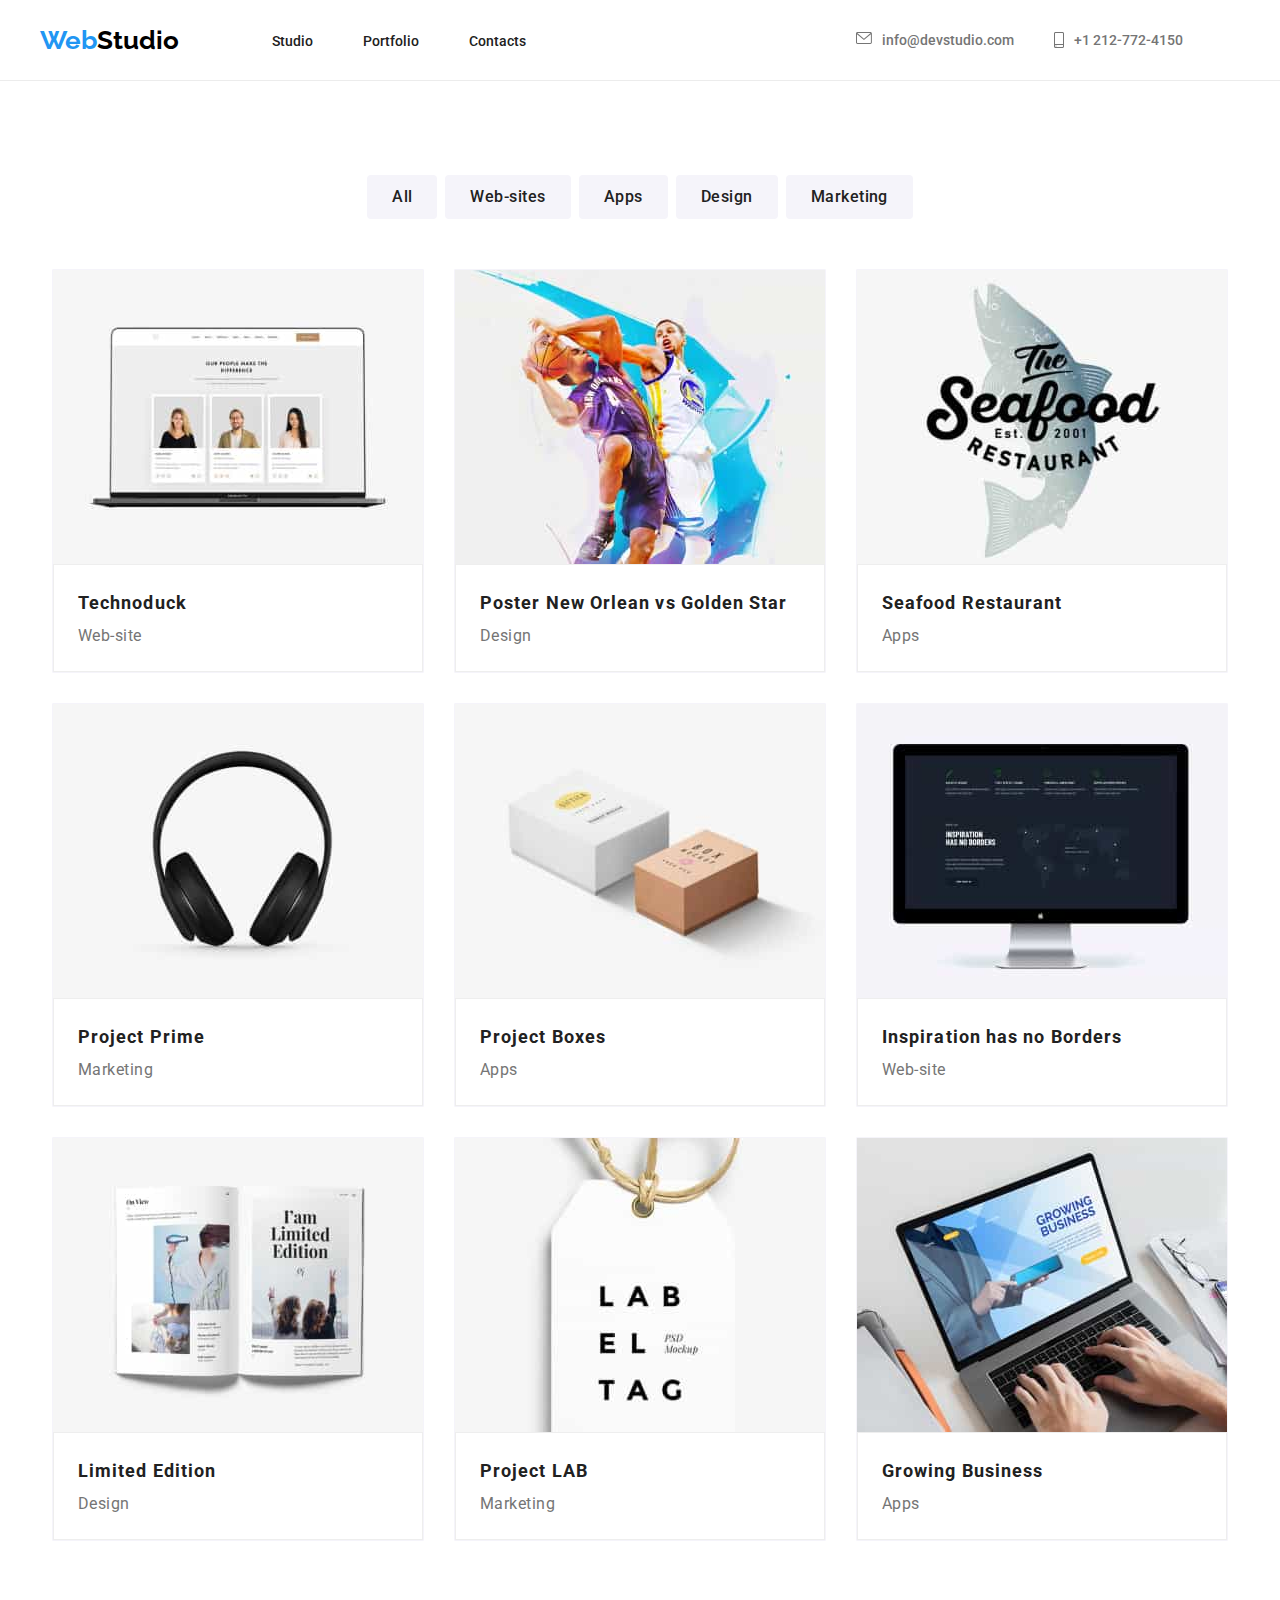
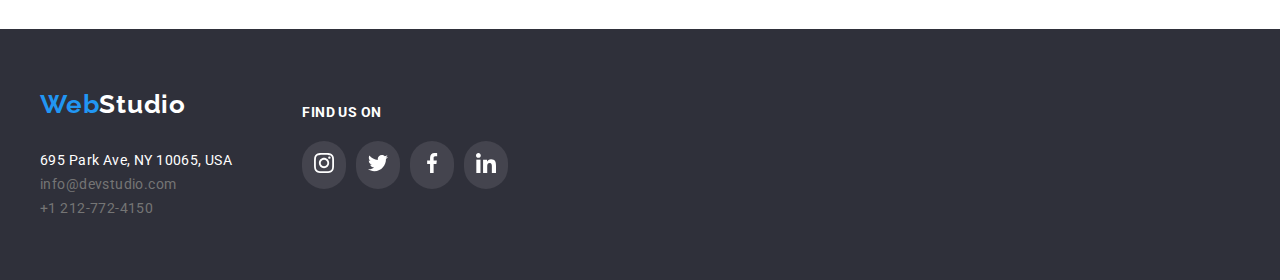
==== portfolio.html @ 472d0a75 "Initial commit" ====
<!DOCTYPE html>
<html lang="en">
  <head>
    <title>Web Studio Homework Project</title>
    <link
      rel="stylesheet"
      href="node_modules/modern-normalize/modern-normalize.css"
    />
    <meta charset="UTF-8" />
    <link rel="preconnect" href="https://fonts.googleapis.com" />
    <link rel="preconnect" href="https://fonts.gstatic.com" crossorigin />
    <link
      href="https://fonts.googleapis.com/css2?family=Raleway:ital,wght@0,100..900;1,100..900&family=Roboto:ital,wght@0,100;0,300;0,400;0,500;0,700;0,900;1,100;1,300;1,400;1,500;1,700;1,900&display=swap"
      rel="stylesheet"
    />
    <link rel="stylesheet" href="./css/styles.css" />
  </head>
  <body>
    <!--Header section-->
    <header class="header">
      <div class="container">
        <div class="header__logo">
          <a href="index.html"><span>Web</span>Studio</a>
        </div>
        <nav class="header__navigation">
          <ul>
            <li>
              <a href="index.html">Studio</a>
            </li>
            <li>
              <a href="portfolio.html">Portfolio</a>
            </li>
            <li>
              <a href="contacts.html">Contacts</a>
            </li>
          </ul>
        </nav>
        <div class="header__info">
          <a href="mailto:info@devstudio.com" class="header__email"><svg class="header__icon1">
                <use href="./images/icons.svg#icon-envelope" />
              </svg>info@devstudio.com</a>
              
          <a href="callto:+12127724150" class="header__phone"><svg class="header__icon2">
                <use href="./images/icons.svg#icon-smartphone" />
              </svg>+1 212-772-4150</a>
        </div>
      </div>
    </header>

    <!--Portfolio section-->
    <main class="portfolio">
      <div class="container">
        <!--Filters div-->

        <div class="portfolio__filters">
          <ul>
            <li><button type="button">All</button></li>
            <li><button type="button">Web-sites</button></li>
            <li><button type="button">Apps</button></li>
            <li><button type="button">Design</button></li>
            <li><button type="button">Marketing</button></li>
          </ul>
        </div>

        <!--Projects div-->
        <div class="portfolio__projects">
          <div>
            <img
              src="./images/portfolio1.jpg"
              alt="Web-site called Technoduck"
              width="370"
            />
            <p><span>Technoduck</span><br />Web-site</p>
          </div>
          <div>
            <img
              src="./images/portfolio2.jpg"
              alt="Web-site called Technoduck"
              width="370"
            />
            <p><span>Poster New Orlean vs Golden Star</span><br />Design</p>
          </div>
          <div>
            <img
              src="./images/portfolio3.jpg"
              alt="Web-site called Technoduck"
              width="370"
            />
            <p><span>Seafood Restaurant </span><br />Apps</p>
          </div>
          <div>
            <img
              src="./images/portfolio4.jpg"
              alt="Web-site called Technoduck"
              width="370"
            />
            <p><span>Project Prime</span><br />Marketing</p>
          </div>
          <div>
            <img
              src="./images/portfolio5.jpg"
              alt="Web-site called Technoduck"
              width="370"
            />
            <p><span>Project Boxes</span><br />Apps</p>
          </div>
          <div>
            <img
              src="./images/portfolio6.jpg"
              alt="Web-site called Technoduck"
              width="370"
            />
            <p><span>Inspiration has no Borders</span><br />Web-site</p>
          </div>
          <div>
            <img
              src="./images/portfolio7.jpg"
              alt="Web-site called Technoduck"
              width="370"
            />
            <p><span>Limited Edition</span><br />Design</p>
          </div>
          <div>
            <img
              src="./images/portfolio8.jpg"
              alt="Web-site called Technoduck"
              width="370"
            />
            <p><span>Project LAB</span><br />Marketing</p>
          </div>
          <div>
            <img
              src="./images/portfolio9.jpg"
              alt="Web-site called Technoduck"
              width="370"
            />
            <p><span>Growing Business</span><br />Apps</p>
          </div>
        </div>
      </div>
    </main>

    <!--Footer section-->
    <footer class="footer">
      <div class="container">
        <div class="footer__left">
        <div class="footer__logo">
          <a href="index.html"><span>Web</span>Studio</a>
        </div>
        <address class="footer__address">
          <a href="http://maps.google.com/?q=695ParkAve,NY10065,USA"
            ><span>695 Park Ave, NY 10065, USA</span></a
          >
          <br />
          <a href="mailto:info@devstudio.com">info@devstudio.com</a> <br />
          <a href="callto:+12127724150">+1 212-772-4150</a>
        </address>
        </div>
        <div class="footer__right">
          <h3 class="footer__title">FIND US ON</h3>
              <ul class="footer__socials">
                <li>
                  <a href="">
                    <svg class="social-icon">
                      <use href="./images/icons.svg#icon-instagram"/>
                    </svg>
                  </a>
                </li>
                <li>
                  <a href="">
                    <svg class="social-icon">
                      <use href="./images/icons.svg#icon-twitter"/>
                    </svg>
                  </a>
                </li>
                <li>
                  <a href="">
                    <svg class="social-icon">
                      <use href="./images/icons.svg#icon-facebook"/>
                    </svg>
                  </a>
                </li>
                <li>
                  <a href="">
                    <svg class="social-icon">
                      <use href="./images/icons.svg#icon-linkedin"/>
                    </svg>
                  </a>
                </li>
              </ul>
        </div>
      </div>
    </footer>
  </body>
</html>
---- css/styles.css ----
:root {
  --nero: #212121;
  --white: #ffffff;
  --blue: #2196f3;
  --black: #000000;
  --black-rock: #2f303a;
  --whisper: #ececec;
  --whisper2: #eeeeee;
  --white-ghost: #f5f4fa;
  --grey: #757575;
  --grayish-blue: #afb1b8;
  --primary-font: 'Roboto', sans-serif;
  --secondary-font: 'Raleway', sans-serif;
}

/* Universal styling */

* {
  margin: 0;
  padding: 0;
}

img {
  display: block;
  max-width: 100%;
  height: auto;
}

ul {
  list-style: none;
}

a {
  text-decoration: none;
  color: inherit;
}

html {
  box-sizing: border-box;
}

body {
  font-family: 'Roboto', sans-serif;
  color: var(--grey);
}

button {
  cursor: pointer;
}

.section {
  padding: 94px 0px;
}

.container {
  width: 1200px;
  margin-left: auto;
  margin-right: auto;
}

.icon {
  width: 106px;
  height: 60px;
  fill: var(--grayish-blue);
}

/* Header styling */

.header {
  background-color: var(--white);
  border-bottom: var(--whisper) 1px solid;
}

.header .container {
  display: flex;
  height: 80px;
  align-items: center;
}

.header__logo a {
  font-family: var(--secondary-font);
  font-size: 26px;
  font-weight: 700;
  line-height: 30.52px;
  color: var(--black);
}

.header__logo span,
.footer__logo span {
  color: var(--blue);
}

.header__navigation ul,
.about ul,
.portfolio__filters ul {
  list-style: none;
}

.header__navigation ul {
  display: flex;
  gap: 50px;
  padding-left: 93px;
  padding-right: 330px;
}

.header__navigation a {
  font-size: 14px;
  font-weight: 500;
  line-height: 16.41px;
  color: var(--nero);
}

.header__info a {
  font-size: 14px;
  font-weight: 500;
  line-height: 16.41px;
  color: var(--grey);
}

.header__info {
  display: flex;
  gap: 40px;
}

.header__info a:hover,
.header__info a:focus,
.header__navigation a:hover,
.header__navigation a:focus,
.footer__address a:hover,
.footer__address a:focus,
.footer__address span:hover {
  color: var(--blue);
}

.header__icon1 {
  width: 16px;
  height: 12px;
  fill: var(--grey);
}

.header__icon2 {
  width: 10px;
  height: 16px;
  fill: var(--grey);
}

.header__info a:hover .header__icon1,
.header__info a:focus .header__icon1,
.header__info a:hover .header__icon2,
.header__info a:focus .header__icon2 {
  fill: var(--blue);
}

.header__info svg {
  padding-right: 10px;
}

.header__info a {
  display: flex;
}

/*Hero section styling */

.hero-section .container {
  display: flex;
  flex-direction: column;
  height: 600px;
  justify-content: center;
  align-items: center;
}

.hero-section__booking {
  margin-top: 30px;
}

.hero-section {
  background-color: var(--black-rock);
  background-image: linear-gradient(
      0deg,
      rgba(47, 48, 58, 0.4),
      rgba(47, 48, 58, 0.4)
    ),
    url(../images/herobg.jpg);
  background-repeat: no-repeat;
  background-size: cover;
}

.hero-section__title {
  font-size: 44px;
  font-weight: 900;
  line-height: 60px;
  color: var(--white);
  font-family: Roboto;
  letter-spacing: 0.06em;
  text-align: center;
}

.booking-button {
  background-color: var(--blue);
  color: var(--white);
  font-size: 16px;
  font-weight: 700;
  line-height: 30px;
  letter-spacing: 0.06em;
  text-align: center;
  padding: 10px 19px;
  border: var(--black) solid 15%;
  border-radius: 4px;
}

/* About section styling */

.about .container ul {
  display: flex;
  margin: 94px 0;
  gap: 30px;
}

.about__title {
  font-size: 14px;
  font-weight: 700;
  line-height: 16.41px;
  letter-spacing: 0.03em;
  text-align: left;
  color: var(--nero);
  margin-bottom: 10px;
}

.about__text {
  font-size: 14px;
  line-height: 24px;
  letter-spacing: 0.03em;
  text-align: left;
}

.about__icon {
  width: 70px;
  height: 70px;
  padding: 25px 100px;
  background-color: var(--white-ghost);
  margin-bottom: 30px;
}

/* What we do section styling */

.what-we-do__img {
  display: flex;
  gap: 30px;
  margin-bottom: 94px;
}

.what-we-do__title {
  font-size: 36px;
  font-weight: 700;
  line-height: 42.19px;
  letter-spacing: 0.03em;
  text-align: center;
  color: var(--nero);
  margin-bottom: 50px;
}

/* Our team section styling */

.team {
  background-color: var(--white-ghost);
}

.team__title {
  font-size: 36px;
  font-weight: 700;
  line-height: 42.19px;
  letter-spacing: 0.03em;
  text-align: center;
  color: var(--nero);
  padding-top: 94px;
}

.team__img {
  display: flex;
  gap: 30px;
  padding-top: 50px;
  padding-bottom: 94px;
}

.team__img div {
  border-radius: 4px;
  border: 1px #00000024 solid;
  box-shadow: 0px 2px 1px 0px #00000033, 0px 1px 1px 0px #00000024,
    0px 1px 3px 0px #0000001f;
}

.team__img p {
  font-size: 16px;
  line-height: 18.75px;
  letter-spacing: 0.03em;
  text-align: center;
  background-color: var(--white);
  padding: 30px 62px 16px 63px;
}

.team__img span {
  display: inline-block;
  font-weight: 500;
  color: var(--nero);
  margin-bottom: 10px;
}

.social-icon {
  width: 20px;
  height: 20px;
  fill: var(--grayish-blue);
}

.team__socials {
  display: flex;
  gap: 10px;
  background-color: var(--white);
  justify-content: center;
}

.team__socials li {
  padding: 12px;
  border-radius: 100px;
  margin-bottom: 30px;
}

.team__socials li:hover,
.team__socials li:focus {
  background-color: var(--blue);
}

.team__socials li:hover .social-icon,
.team__socials li:focus .social-icon {
  fill: var(--white);
}

/* Regular Customers styling */

.customers {
  height: 372px;
}

.customers__title {
  font-size: 36px;
  font-weight: 700;
  line-height: 42.19px;
  letter-spacing: 0.03em;
  text-align: center;
  color: var(--nero);
  padding-top: 94px;
  padding-bottom: 50px;
}

.customers__icons {
  display: flex;
  justify-content: center;
  gap: 30px;
}

.customers__icons li {
  border: 1px #afb1b8 solid;
  padding: 16px 32px;
  border-radius: 4px;
  stroke: 1px var(--grayish-blue) solid;
}

.customers__icons li:hover {
  border: 1px var(--blue) solid;
}

.customers__icons li:hover .icon {
  fill: var(--blue);
}

/* Footer styling */

.footer {
  background-color: var(--black-rock);
  display: flex;
  height: 251px;
  align-items: center;
}

.footer__logo {
  margin-bottom: 28px;
}

.footer__logo a {
  font-family: var(--secondary-font);
  font-size: 26px;
  font-weight: 700;
  line-height: 30.52px;
  letter-spacing: 0.03em;
  text-align: left;
  color: var(--white);
}

.footer__address a {
  font-size: 14px;
  line-height: 24px;
  letter-spacing: 0.03em;
  text-align: left;
  color: var(--white) 60%;
  font-style: normal;
}

.footer__address a span {
  line-height: 16.41px;
  color: var(--white);
}

.footer .container {
  display: flex;
  gap: 70px;
}

.footer__title {
  font-size: 14px;
  font-weight: 700;
  line-height: 16.41px;
  letter-spacing: 0.03em;
  text-align: left;
  color: var(--white);
  padding-top: 15px;
  padding-bottom: 20px;
}

.footer ul {
  display: flex;
  gap: 10px;
}

.footer__socials li {
  padding: 12px;
  border-radius: 100px;
  margin-bottom: 30px;
  background-color: #44444e; /*Am folosit un detector de culoare deoarece #FFFFFF 10% ca in figma nu functioneaza*/
}

.footer .social-icon {
  fill: var(--white);
}

.footer__socials li:hover,
.footer__socials li:focus {
  background-color: var(--blue);
}

/* Portfolio filters styling */

.portfolio .container {
  display: flex;
  flex-direction: column;
  align-items: center;
  height: 1548px;
}

.portfolio__filters ul {
  display: flex;
  margin-top: 94px;
  margin-bottom: 50px;
  gap: 8px;
}

.portfolio__filters button {
  font-family: var(--primary-font);
  font-size: 16px;
  font-weight: 500;
  line-height: 26px;
  letter-spacing: 0.03em;
  text-align: center;
  color: var(--nero);
  background-color: var(--white-ghost);
  padding: 6px 22px;
  border-radius: 4px;
  border: var(--white-ghost) solid;
}

.portfolio__filters button:hover {
  color: var(--white);
  background-color: var(--blue);
}

.portfolio__filters li:hover,
.portfolio__filters li:focus {
  box-shadow: 0px 2px 2px 0px #0000001f, 0px 1px 2px 0px #00000014,
    0px 3px 1px 0px #0000001a;
  /*Este copy-paste din figma dar este vizibil diferit*/
}
.portfolio__projects {
  display: inline-flex;
  gap: 30px;
  justify-content: center;
  flex-wrap: wrap;
}

.portfolio__projects p {
  font-size: 16px;
  line-height: 30px;
  letter-spacing: 0.03em;
  text-align: left;
  padding: 20px 24px;
  border: var(--whisper2) 1px solid;
}

.portfolio__projects span {
  font-size: 18px;
  font-weight: 700;
  line-height: 36px;
  letter-spacing: 0.06em;
  color: var(--nero);
}

.portfolio__projects div {
  border: var(--white-ghost) solid;
  border-radius: 1px;
  border-width: 1px;
}

.portfolio__projects div:hover {
  box-shadow: 1px 4px 6px 0px #00000029, 0px 4px 4px 0px #0000000f,
    0px 1px 1px 0px #0000001f;
}
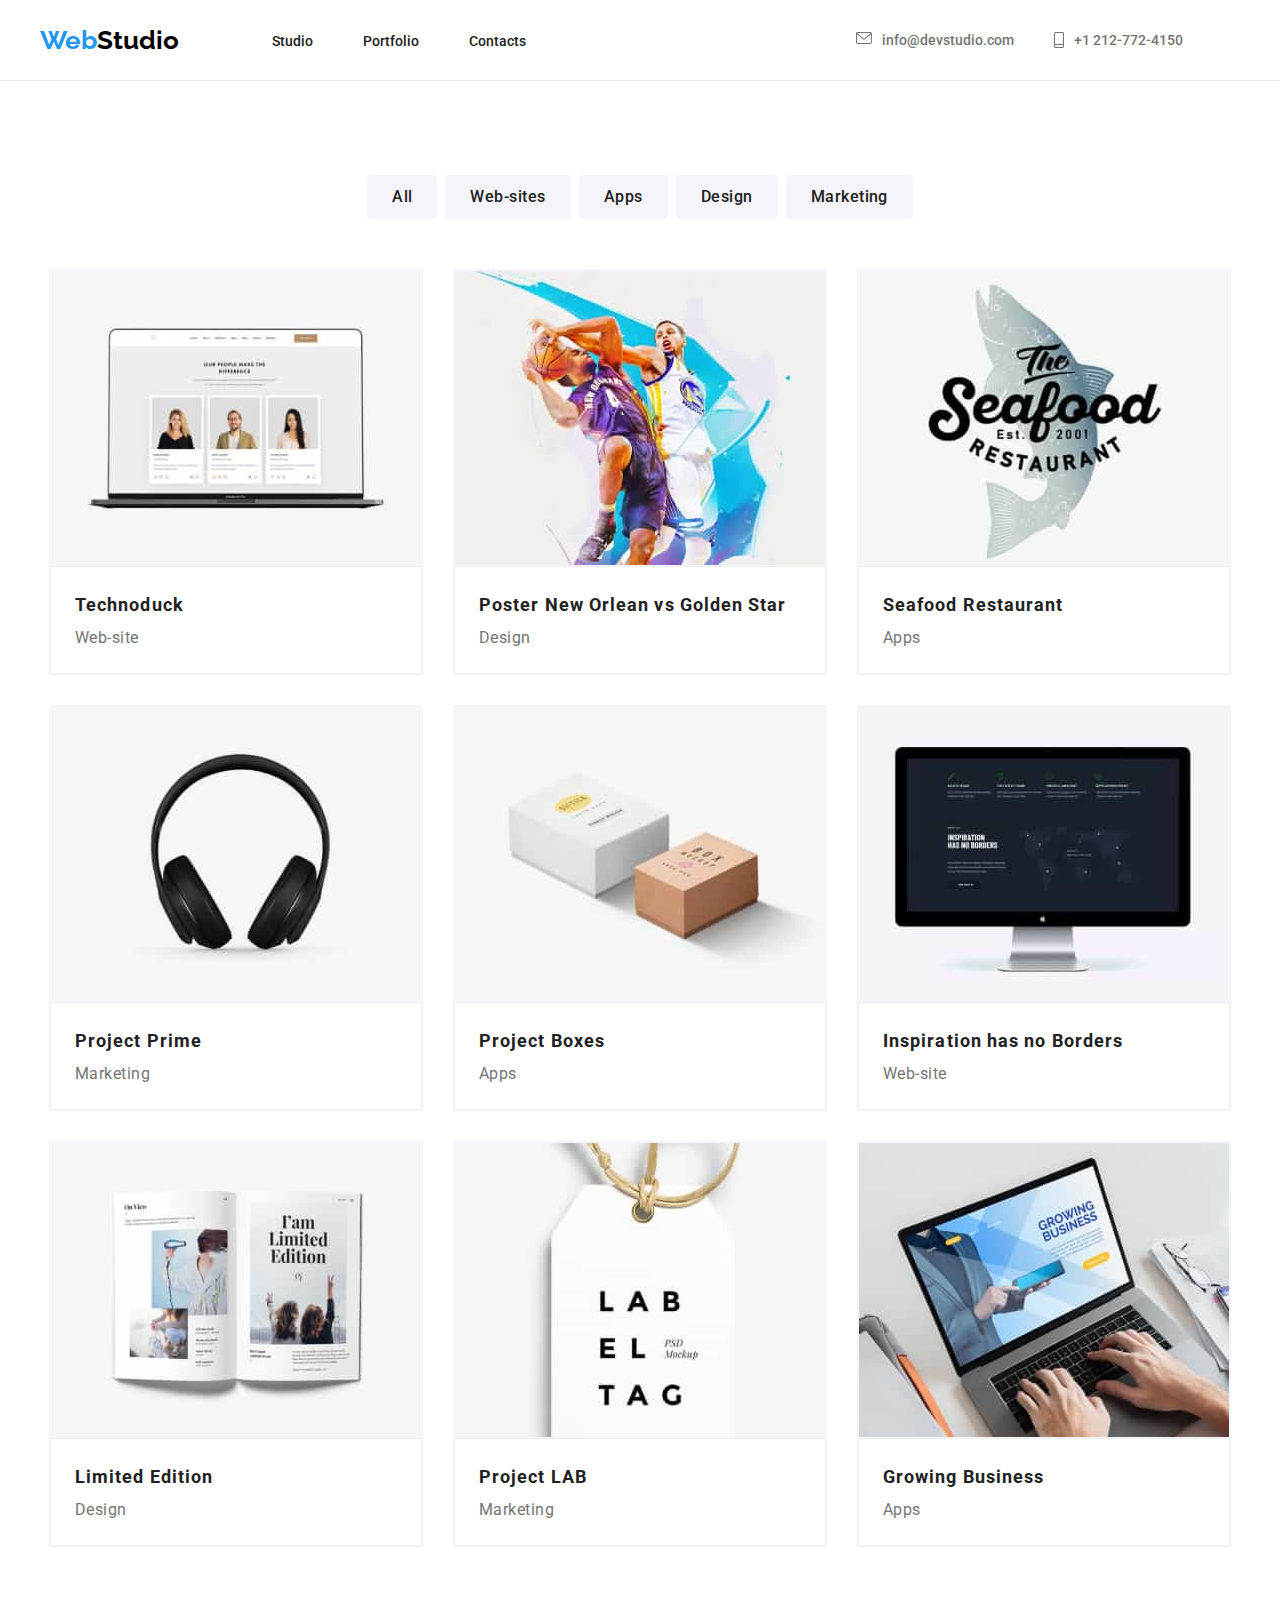
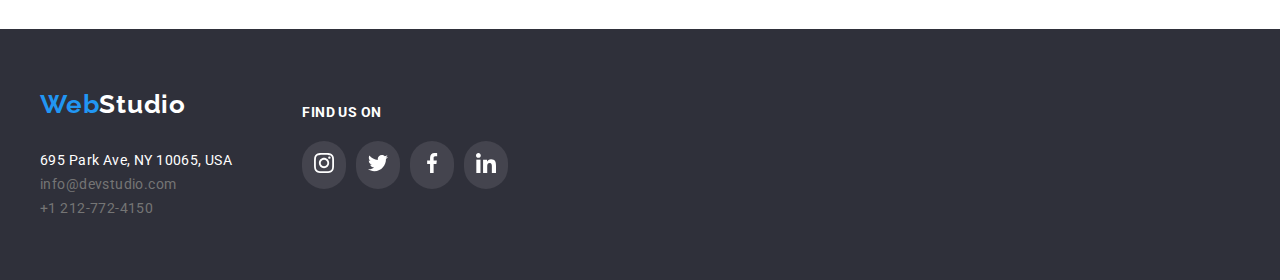
==== commit d7db038e: "Final" ====
--- a/portfolio.html
+++ b/portfolio.html
@@ -36,13 +36,19 @@
           </ul>
         </nav>
         <div class="header__info">
-          <a href="mailto:info@devstudio.com" class="header__email"><svg class="header__icon1">
-                <use href="./images/icons.svg#icon-envelope" />
-              </svg>info@devstudio.com</a>
-              
-          <a href="callto:+12127724150" class="header__phone"><svg class="header__icon2">
-                <use href="./images/icons.svg#icon-smartphone" />
-              </svg>+1 212-772-4150</a>
+          <a href="mailto:info@devstudio.com" class="header__email"
+            ><svg class="header__icon1">
+              <use href="./images/icons.svg#icon-envelope" />
+            </svg>
+            info@devstudio.com</a
+          >
+
+          <a href="callto:+12127724150" class="header__phone"
+            ><svg class="header__icon2">
+              <use href="./images/icons.svg#icon-smartphone" />
+            </svg>
+            +1 212-772-4150</a
+          >
         </div>
       </div>
     </header>
@@ -65,75 +71,138 @@
         <!--Projects div-->
         <div class="portfolio__projects">
           <div>
-            <img
-              src="./images/portfolio1.jpg"
-              alt="Web-site called Technoduck"
-              width="370"
-            />
+            <div class="portfolio__card">
+              <div class="portfolio__overlay">
+                Technoduck is a state-of-the-art coronavirus distribution
+                platform. Companies use this platform for digital espionage and
+                attacks on competitors' secure servers.
+              </div>
+              <img
+                src="./images/portfolio1.jpg"
+                alt="Web-site called Technoduck"
+                width="370"
+              />
+            </div>
             <p><span>Technoduck</span><br />Web-site</p>
           </div>
           <div>
-            <img
-              src="./images/portfolio2.jpg"
-              alt="Web-site called Technoduck"
-              width="370"
-            />
+            <div class="portfolio__card">
+              <div class="portfolio__overlay">
+                Technoduck is a state-of-the-art coronavirus distribution
+                platform. Companies use this platform for digital espionage and
+                attacks on competitors' secure servers.
+              </div>
+              <img
+                src="./images/portfolio2.jpg"
+                alt="Web-site called Technoduck"
+                width="370"
+              />
+            </div>
             <p><span>Poster New Orlean vs Golden Star</span><br />Design</p>
           </div>
           <div>
-            <img
-              src="./images/portfolio3.jpg"
-              alt="Web-site called Technoduck"
-              width="370"
-            />
+            <div class="portfolio__card">
+              <div class="portfolio__overlay">
+                Technoduck is a state-of-the-art coronavirus distribution
+                platform. Companies use this platform for digital espionage and
+                attacks on competitors' secure servers.
+              </div>
+              <img
+                src="./images/portfolio3.jpg"
+                alt="Web-site called Technoduck"
+                width="370"
+              />
+            </div>
             <p><span>Seafood Restaurant </span><br />Apps</p>
           </div>
           <div>
-            <img
-              src="./images/portfolio4.jpg"
-              alt="Web-site called Technoduck"
-              width="370"
-            />
+            <div class="portfolio__card">
+              <div class="portfolio__overlay">
+                Technoduck is a state-of-the-art coronavirus distribution
+                platform. Companies use this platform for digital espionage and
+                attacks on competitors' secure servers.
+              </div>
+              <img
+                src="./images/portfolio4.jpg"
+                alt="Web-site called Technoduck"
+                width="370"
+              />
+            </div>
             <p><span>Project Prime</span><br />Marketing</p>
           </div>
           <div>
-            <img
-              src="./images/portfolio5.jpg"
-              alt="Web-site called Technoduck"
-              width="370"
-            />
+            <div class="portfolio__card">
+              <div class="portfolio__overlay">
+                Technoduck is a state-of-the-art coronavirus distribution
+                platform. Companies use this platform for digital espionage and
+                attacks on competitors' secure servers.
+              </div>
+              <img
+                src="./images/portfolio5.jpg"
+                alt="Web-site called Technoduck"
+                width="370"
+              />
+            </div>
             <p><span>Project Boxes</span><br />Apps</p>
           </div>
           <div>
-            <img
-              src="./images/portfolio6.jpg"
-              alt="Web-site called Technoduck"
-              width="370"
-            />
+            <div class="portfolio__card">
+              <div class="portfolio__overlay">
+                Technoduck is a state-of-the-art coronavirus distribution
+                platform. Companies use this platform for digital espionage and
+                attacks on competitors' secure servers.
+              </div>
+              <img
+                src="./images/portfolio6.jpg"
+                alt="Web-site called Technoduck"
+                width="370"
+              />
+            </div>
             <p><span>Inspiration has no Borders</span><br />Web-site</p>
           </div>
           <div>
-            <img
-              src="./images/portfolio7.jpg"
-              alt="Web-site called Technoduck"
-              width="370"
-            />
+            <div class="portfolio__card">
+              <div class="portfolio__overlay">
+                Technoduck is a state-of-the-art coronavirus distribution
+                platform. Companies use this platform for digital espionage and
+                attacks on competitors' secure servers.
+              </div>
+              <img
+                src="./images/portfolio7.jpg"
+                alt="Web-site called Technoduck"
+                width="370"
+              />
+            </div>
             <p><span>Limited Edition</span><br />Design</p>
           </div>
           <div>
-            <img
-              src="./images/portfolio8.jpg"
-              alt="Web-site called Technoduck"
-              width="370"
-            />
+            <div class="portfolio__card">
+              <div class="portfolio__overlay">
+                Technoduck is a state-of-the-art coronavirus distribution
+                platform. Companies use this platform for digital espionage and
+                attacks on competitors' secure servers.
+              </div>
+              <img
+                src="./images/portfolio8.jpg"
+                alt="Web-site called Technoduck"
+                width="370"
+              />
+            </div>
             <p><span>Project LAB</span><br />Marketing</p>
           </div>
           <div>
-            <img
-              src="./images/portfolio9.jpg"
-              alt="Web-site called Technoduck"
-              width="370"
-            />
+            <div class="portfolio__card">
+              <div class="portfolio__overlay">
+                Technoduck is a state-of-the-art coronavirus distribution
+                platform. Companies use this platform for digital espionage and
+                attacks on competitors' secure servers.
+              </div>
+              <img
+                src="./images/portfolio9.jpg"
+                alt="Web-site called Technoduck"
+                width="370"
+              />
+            </div>
             <p><span>Growing Business</span><br />Apps</p>
           </div>
         </div>
@@ -144,50 +213,50 @@
     <footer class="footer">
       <div class="container">
         <div class="footer__left">
-        <div class="footer__logo">
-          <a href="index.html"><span>Web</span>Studio</a>
-        </div>
-        <address class="footer__address">
-          <a href="http://maps.google.com/?q=695ParkAve,NY10065,USA"
-            ><span>695 Park Ave, NY 10065, USA</span></a
-          >
-          <br />
-          <a href="mailto:info@devstudio.com">info@devstudio.com</a> <br />
-          <a href="callto:+12127724150">+1 212-772-4150</a>
-        </address>
+          <div class="footer__logo">
+            <a href="index.html"><span>Web</span>Studio</a>
+          </div>
+          <address class="footer__address">
+            <a href="http://maps.google.com/?q=695ParkAve,NY10065,USA"
+              ><span>695 Park Ave, NY 10065, USA</span></a
+            >
+            <br />
+            <a href="mailto:info@devstudio.com">info@devstudio.com</a> <br />
+            <a href="callto:+12127724150">+1 212-772-4150</a>
+          </address>
         </div>
         <div class="footer__right">
           <h3 class="footer__title">FIND US ON</h3>
-              <ul class="footer__socials">
-                <li>
-                  <a href="">
-                    <svg class="social-icon">
-                      <use href="./images/icons.svg#icon-instagram"/>
-                    </svg>
-                  </a>
-                </li>
-                <li>
-                  <a href="">
-                    <svg class="social-icon">
-                      <use href="./images/icons.svg#icon-twitter"/>
-                    </svg>
-                  </a>
-                </li>
-                <li>
-                  <a href="">
-                    <svg class="social-icon">
-                      <use href="./images/icons.svg#icon-facebook"/>
-                    </svg>
-                  </a>
-                </li>
-                <li>
-                  <a href="">
-                    <svg class="social-icon">
-                      <use href="./images/icons.svg#icon-linkedin"/>
-                    </svg>
-                  </a>
-                </li>
-              </ul>
+          <ul class="footer__socials">
+            <li>
+              <a href="">
+                <svg class="social-icon">
+                  <use href="./images/icons.svg#icon-instagram" />
+                </svg>
+              </a>
+            </li>
+            <li>
+              <a href="">
+                <svg class="social-icon">
+                  <use href="./images/icons.svg#icon-twitter" />
+                </svg>
+              </a>
+            </li>
+            <li>
+              <a href="">
+                <svg class="social-icon">
+                  <use href="./images/icons.svg#icon-facebook" />
+                </svg>
+              </a>
+            </li>
+            <li>
+              <a href="">
+                <svg class="social-icon">
+                  <use href="./images/icons.svg#icon-linkedin" />
+                </svg>
+              </a>
+            </li>
+          </ul>
         </div>
       </div>
     </footer>
--- a/css/styles.css
+++ b/css/styles.css
@@ -108,6 +108,7 @@
   font-weight: 500;
   line-height: 16.41px;
   color: var(--nero);
+  position: relative;
 }
 
 .header__info a {
@@ -130,6 +131,28 @@
 .footer__address a:focus,
 .footer__address span:hover {
   color: var(--blue);
+  transition-duration: 250ms;
+  transition-timing-function: cubic-bezier(0.4, 0, 0.2, 1);
+  transition-property: color;
+}
+
+.header__navigation a::after {
+  content: '';
+  height: 4px;
+  width: 0;
+  border-radius: 20px;
+  position: absolute;
+  background-color: var(--blue);
+  top: 40px;
+  left: 0;
+  transition-duration: 250ms;
+  transition-timing-function: cubic-bezier(0.4, 0, 0.2, 1);
+  transition-property: width;
+}
+
+.header__navigation a:active::after,
+.header__navigation a:hover::after {
+  width: 100%;
 }
 
 .header__icon1 {
@@ -149,6 +172,9 @@
 .header__info a:hover .header__icon2,
 .header__info a:focus .header__icon2 {
   fill: var(--blue);
+  transition-duration: 250ms;
+  transition-timing-function: cubic-bezier(0.4, 0, 0.2, 1);
+  transition-property: fill;
 }
 
 .header__info svg {
@@ -243,7 +269,7 @@
 
 /* What we do section styling */
 
-.what-we-do__img {
+.what-we-do__img-set {
   display: flex;
   gap: 30px;
   margin-bottom: 94px;
@@ -257,6 +283,28 @@
   text-align: center;
   color: var(--nero);
   margin-bottom: 50px;
+}
+
+.what-we-do__img {
+  position: relative;
+  overflow: hidden;
+}
+
+.what-we-do__overlay {
+  position: absolute;
+  bottom: 0;
+  left: 0;
+  width: 100%;
+  height: 70px;
+  font-weight: 700;
+  line-height: 16.41px;
+  letter-spacing: 0.03em;
+  text-align: center;
+  color: var(--white);
+  background-color: rgba(47, 48, 58, 0.8);
+  display: flex;
+  justify-content: center;
+  align-items: center;
 }
 
 /* Our team section styling */
@@ -327,11 +375,17 @@
 .team__socials li:hover,
 .team__socials li:focus {
   background-color: var(--blue);
+  transition-duration: 250ms;
+  transition-timing-function: cubic-bezier(0.4, 0, 0.2, 1);
+  transition-property: background-color;
 }
 
 .team__socials li:hover .social-icon,
 .team__socials li:focus .social-icon {
   fill: var(--white);
+  transition-duration: 250ms;
+  transition-timing-function: cubic-bezier(0.4, 0, 0.2, 1);
+  transition-property: fill;
 }
 
 /* Regular Customers styling */
@@ -366,10 +420,16 @@
 
 .customers__icons li:hover {
   border: 1px var(--blue) solid;
+  transition-duration: 250ms;
+  transition-timing-function: cubic-bezier(0.4, 0, 0.2, 1);
+  transition-property: border;
 }
 
 .customers__icons li:hover .icon {
   fill: var(--blue);
+  transition-duration: 250ms;
+  transition-timing-function: cubic-bezier(0.4, 0, 0.2, 1);
+  transition-property: fill;
 }
 
 /* Footer styling */
@@ -444,6 +504,9 @@
 .footer__socials li:hover,
 .footer__socials li:focus {
   background-color: var(--blue);
+  transition-duration: 250ms;
+  transition-timing-function: cubic-bezier(0.4, 0, 0.2, 1);
+  transition-property: background-color;
 }
 
 /* Portfolio filters styling */
@@ -476,16 +539,23 @@
   border: var(--white-ghost) solid;
 }
 
-.portfolio__filters button:hover {
+.portfolio__filters button:hover,
+.portfolio__filters button:focus {
   color: var(--white);
   background-color: var(--blue);
+  border-color: var(--blue);
+  transition-duration: 250ms;
+  transition-timing-function: cubic-bezier(0.4, 0, 0.2, 1);
+  transition-property: background-color, border-color, color;
 }
 
 .portfolio__filters li:hover,
 .portfolio__filters li:focus {
   box-shadow: 0px 2px 2px 0px #0000001f, 0px 1px 2px 0px #00000014,
     0px 3px 1px 0px #0000001a;
-  /*Este copy-paste din figma dar este vizibil diferit*/
+  transition-duration: 250ms;
+  transition-timing-function: cubic-bezier(0.4, 0, 0.2, 1);
+  transition-property: box-shadow;
 }
 .portfolio__projects {
   display: inline-flex;
@@ -520,4 +590,90 @@
 .portfolio__projects div:hover {
   box-shadow: 1px 4px 6px 0px #00000029, 0px 4px 4px 0px #0000000f,
     0px 1px 1px 0px #0000001f;
-}
+  transition-duration: 250ms;
+  transition-timing-function: cubic-bezier(0.4, 0, 0.2, 1);
+  transition-property: box-shadow;
+}
+
+/* Portfolio overlay styling */
+
+.portfolio__card {
+  position: relative;
+  overflow: hidden;
+}
+
+.portfolio__overlay {
+  position: absolute;
+  top: 0;
+  left: 0;
+  width: 100%;
+  height: 100%;
+  transform: translateY(100%);
+  /* !!!!! background-color: rgba(var(--blue), 0.9);  !!!!! */
+  background-color: rgba(33, 150, 243, 0.9);
+  color: var(--white);
+  transition-duration: 250ms;
+  transition-timing-function: cubic-bezier(0.4, 0, 0.2, 1);
+  display: flex;
+  flex-direction: column;
+  align-items: center;
+  padding-top: 63px;
+  padding-left: 24px;
+  padding-right: 24px;
+  max-width: 322px;
+  font-size: 18px;
+  font-weight: 400;
+  line-height: 28px;
+  letter-spacing: 0.03em;
+  text-align: left;
+}
+
+.portfolio__card:hover .portfolio__overlay {
+  transform: translateY(0);
+}
+
+/* Modal window styling */
+
+.is-hidden {
+  opacity: 0;
+  visibility: hidden;
+  pointer-events: none;
+}
+
+[data-modal] {
+  height: 100%;
+  width: 100%;
+  position: fixed;
+  top: 0;
+  left: 0;
+  background-color: rgba(0, 0, 0, 0.5);
+}
+
+.is-hidden [data-modal-content] {
+  transform: translate(-50%, -50%) scale(0.5);
+}
+
+[data-modal-content] {
+  height: 581px;
+  width: 528px;
+  background-color: var(--white);
+  position: absolute;
+  top: 50%;
+  left: 50%;
+  transform: translate(-50%, -50%) scale(1);
+  transition-duration: 1s;
+  padding: 20px;
+}
+
+[data-modal-close] {
+  position: absolute;
+  top: 8px;
+  right: 8px;
+  width: 30px;
+  height: 30px;
+  opacity: 0px;
+  border-radius: 20px;
+  border-style: none;
+  border: 1px solid #0000001a;
+  background-color: var(--white);
+}
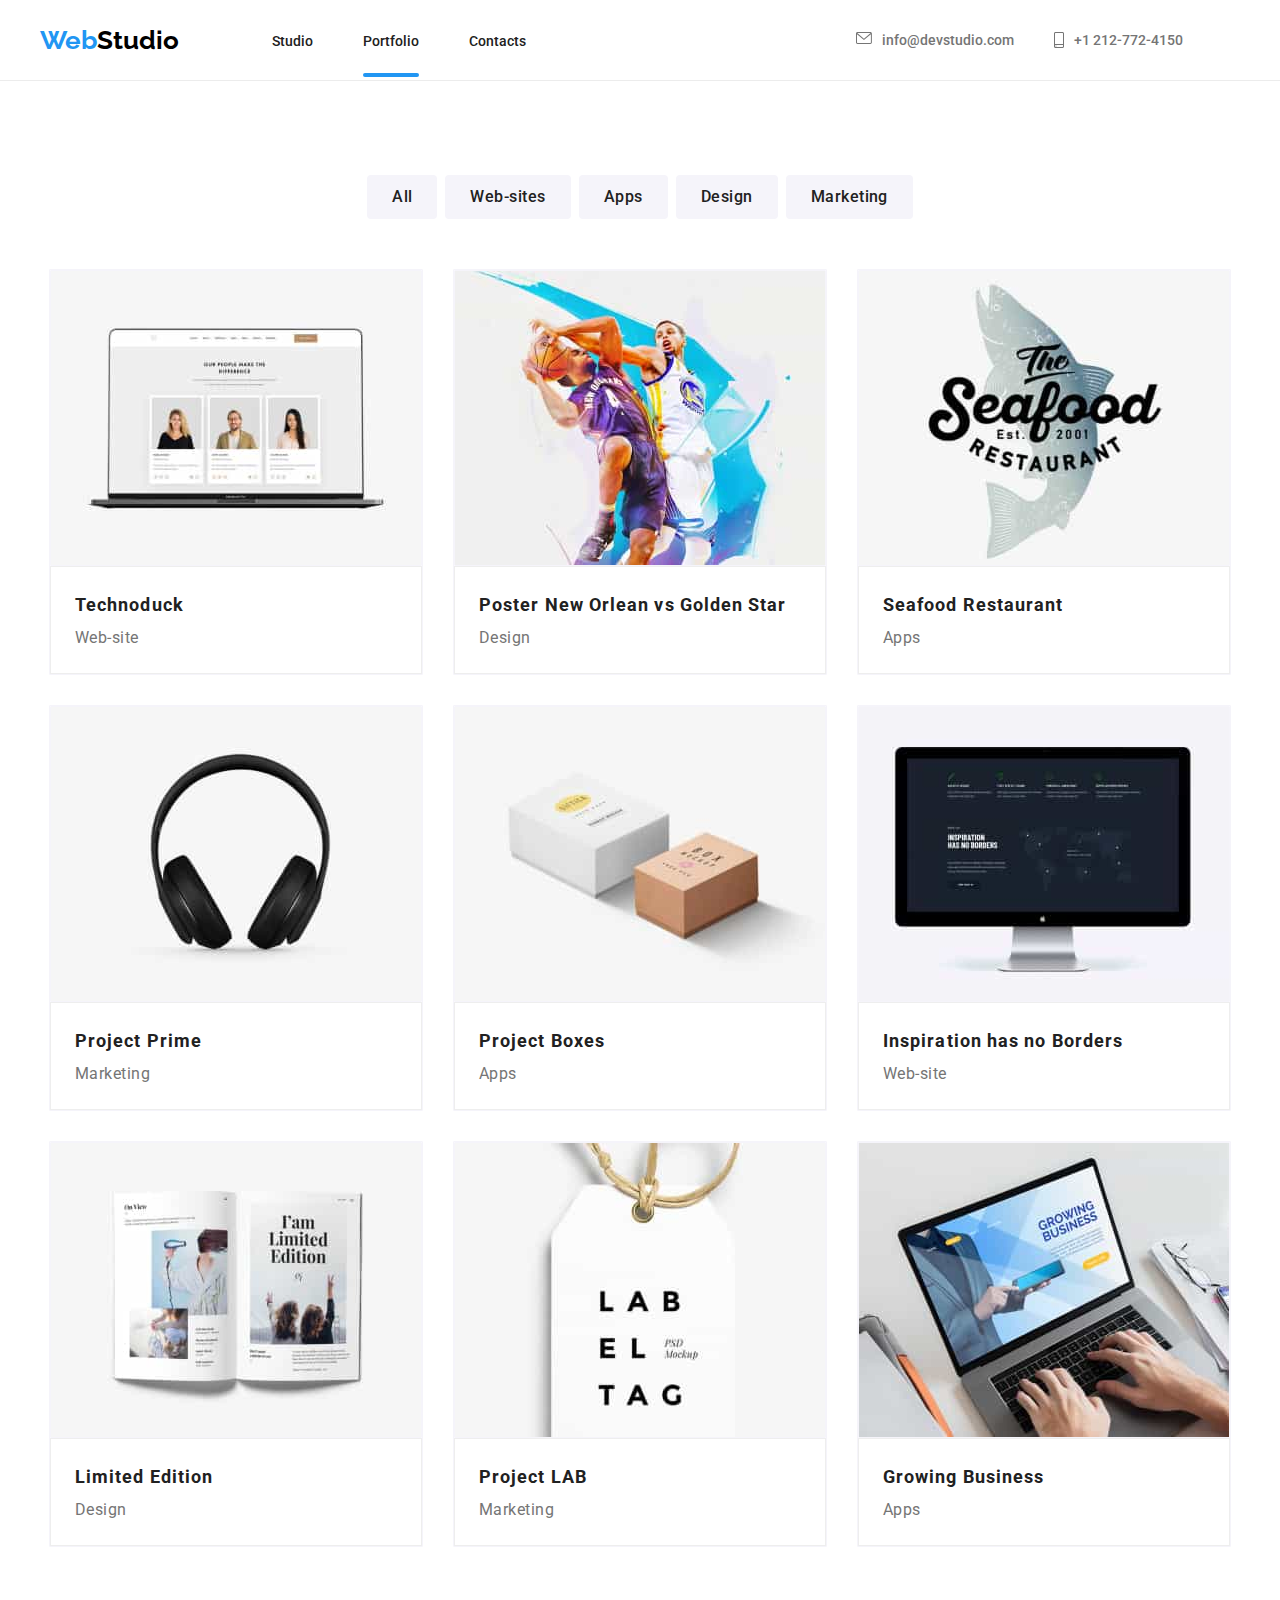
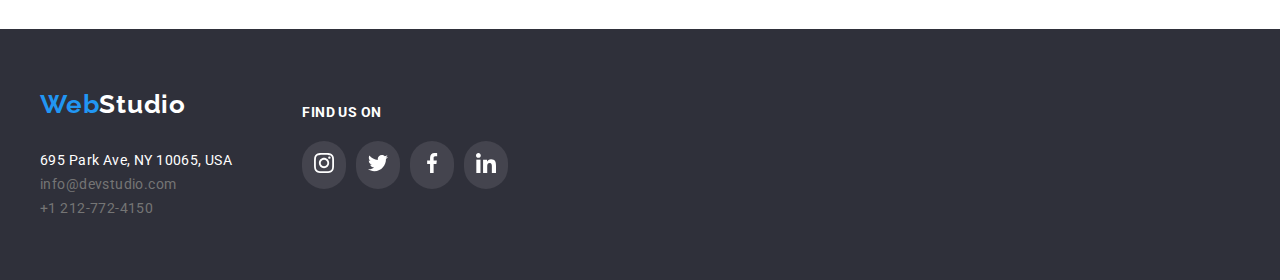
==== commit 842b1fee: "Final final" ====
--- a/portfolio.html
+++ b/portfolio.html
@@ -28,7 +28,7 @@
               <a href="index.html">Studio</a>
             </li>
             <li>
-              <a href="portfolio.html">Portfolio</a>
+              <a href="portfolio.html" class="active">Portfolio</a>
             </li>
             <li>
               <a href="contacts.html">Contacts</a>
--- a/css/styles.css
+++ b/css/styles.css
@@ -185,6 +185,20 @@
   display: flex;
 }
 
+.header__navigation .active::after {
+  content: '';
+  height: 4px;
+  width: 100%;
+  border-radius: 20px;
+  position: absolute;
+  background-color: var(--blue);
+  top: 40px;
+  left: 0;
+  transition-duration: 250ms;
+  transition-timing-function: cubic-bezier(0.4, 0, 0.2, 1);
+  transition-property: width;
+}
+
 /*Hero section styling */
 
 .hero-section .container {
